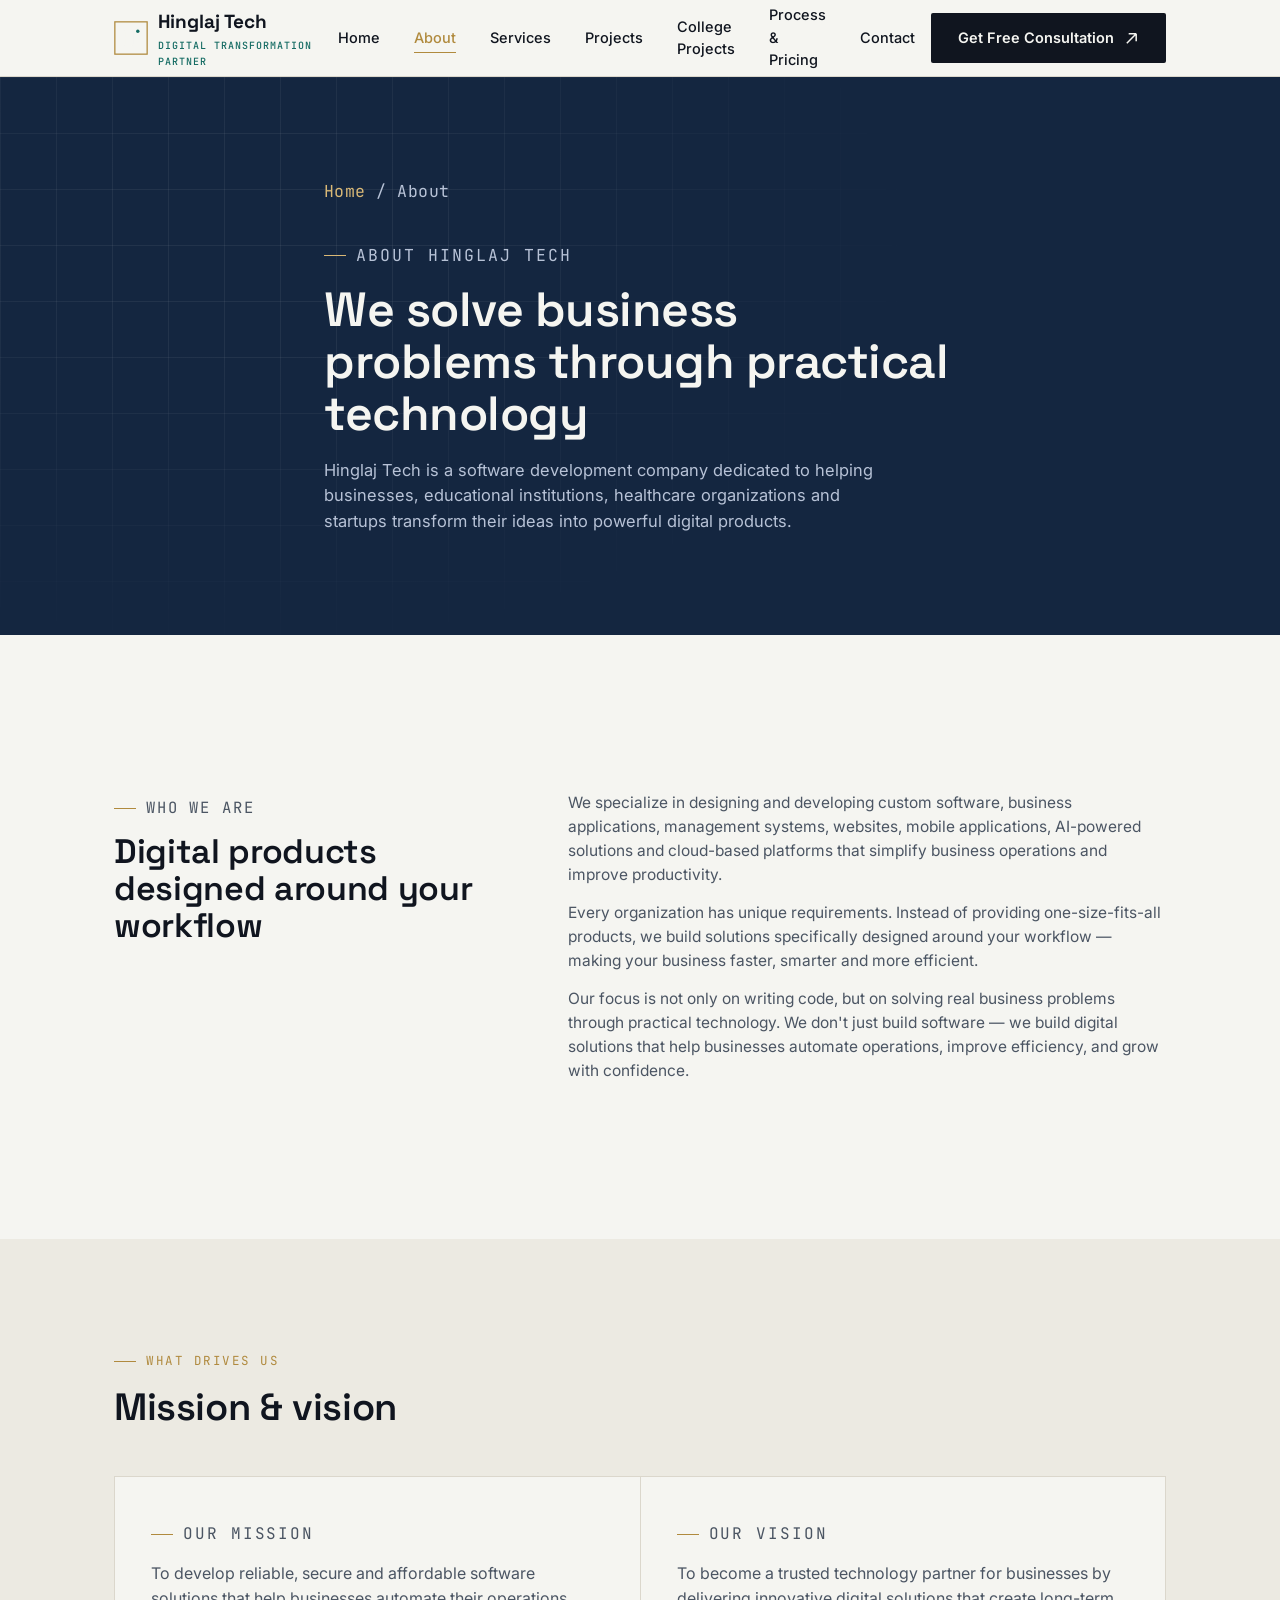
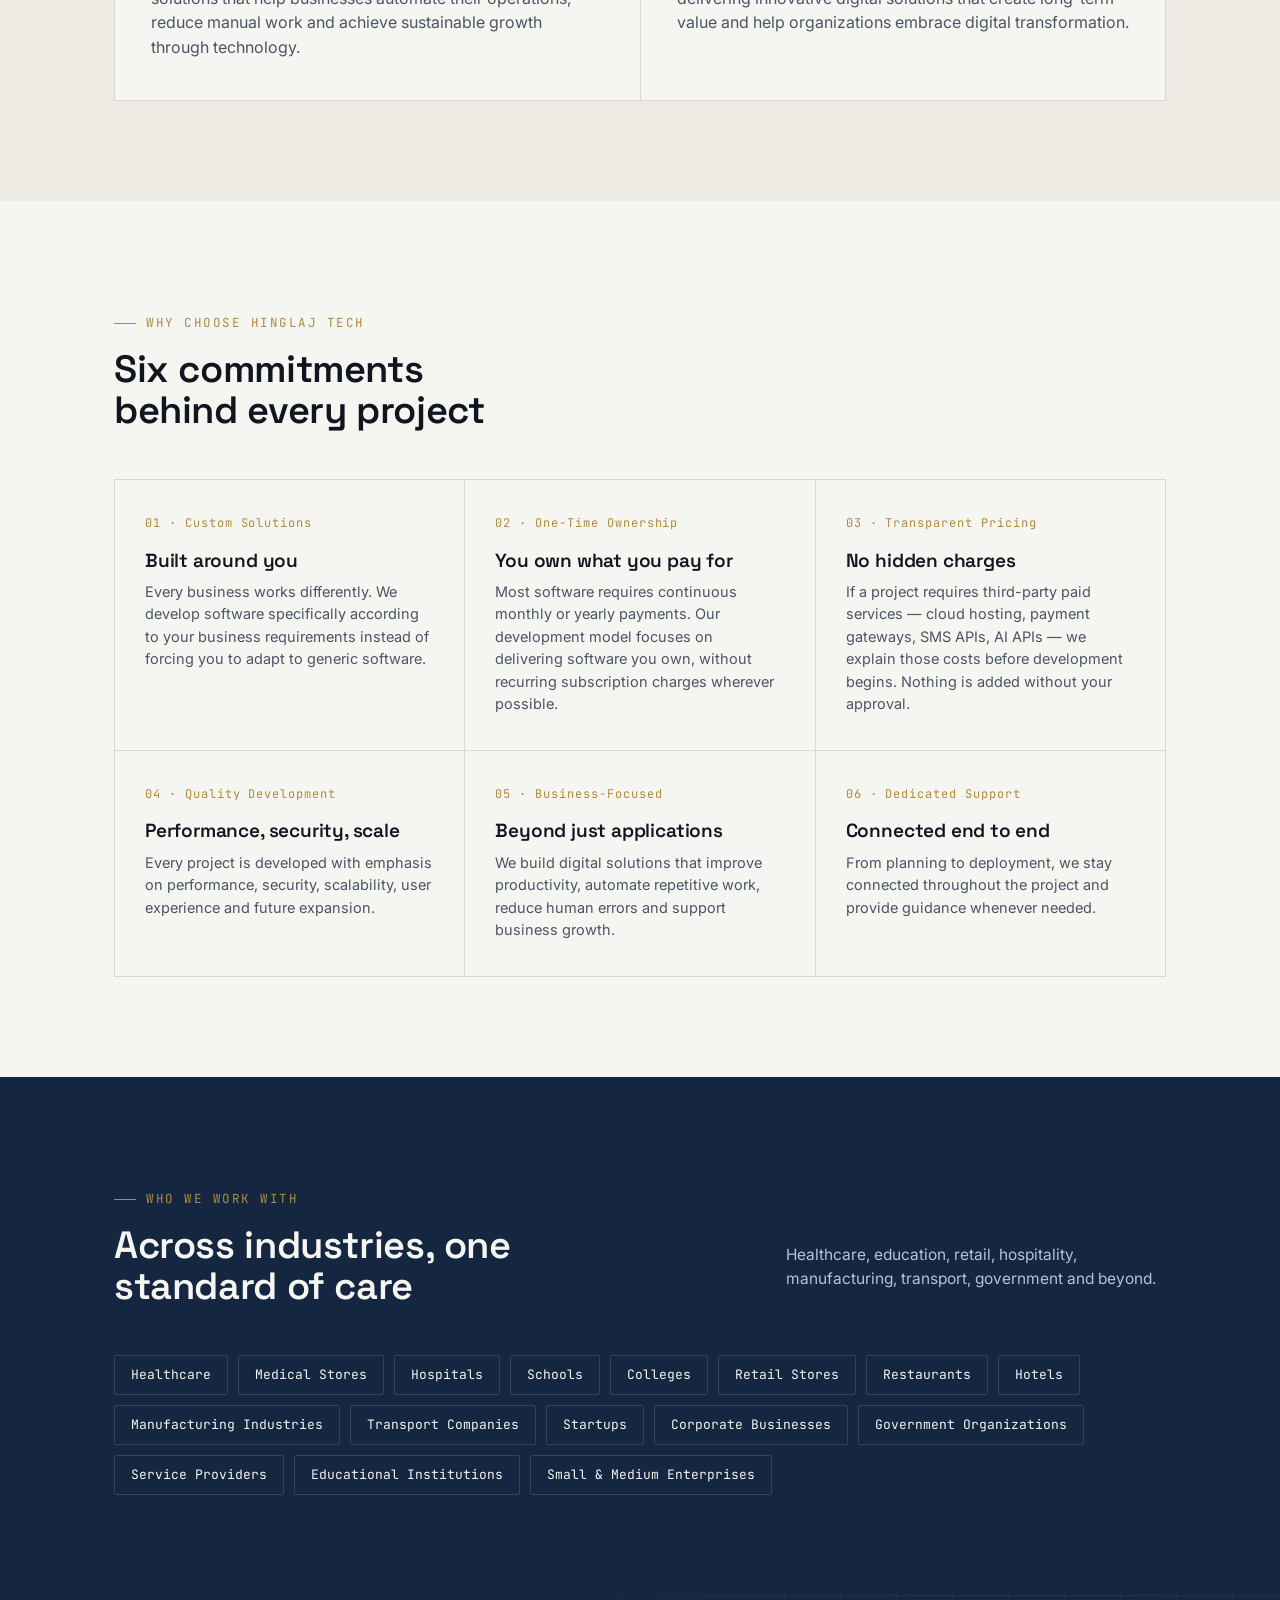
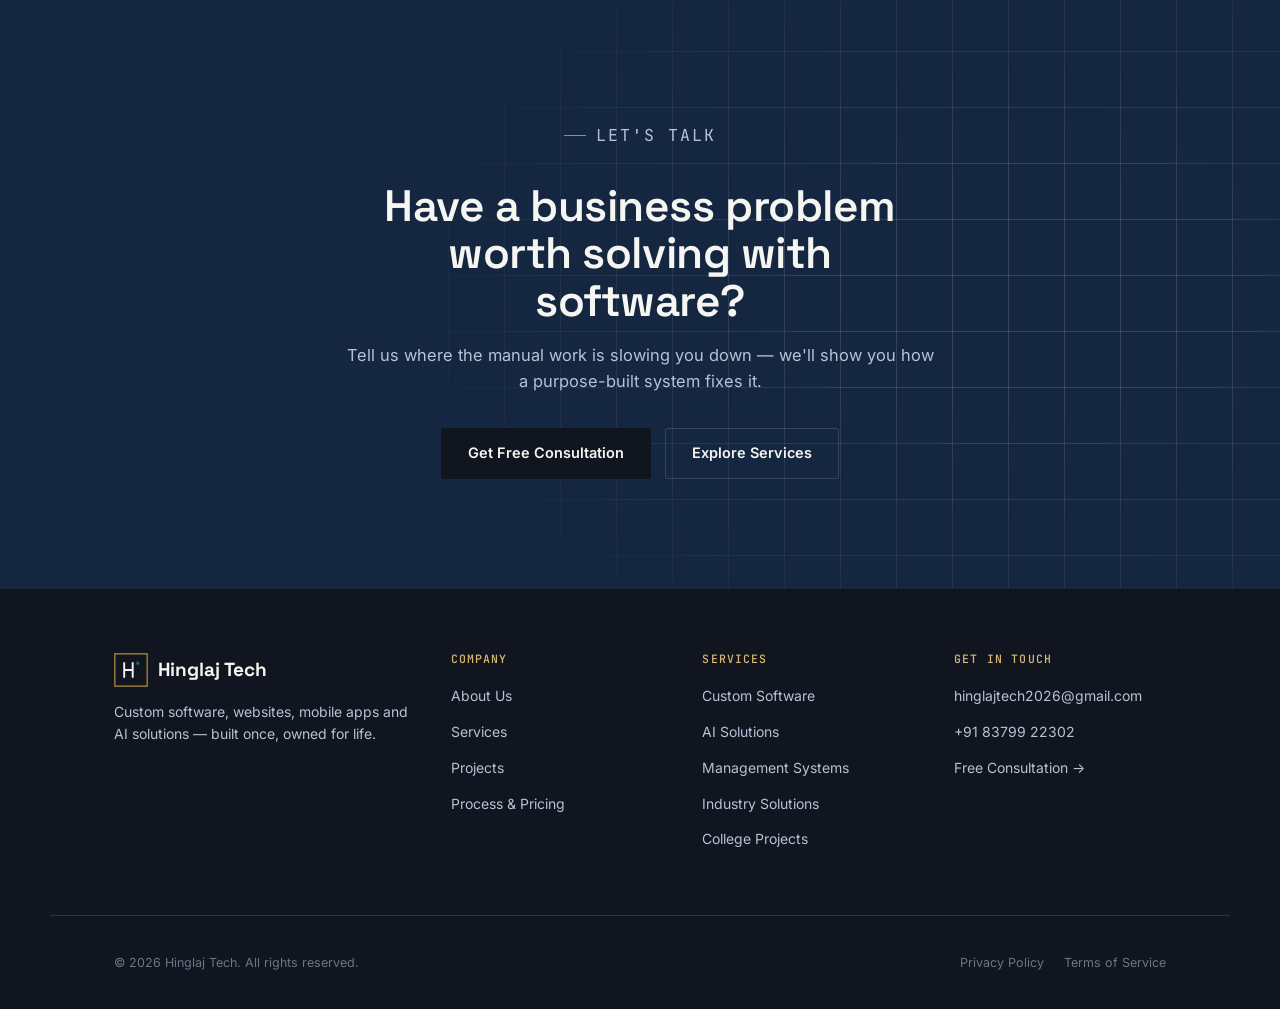
==== about.html @ 31761b55 "initial changes" ====
<!DOCTYPE html>
<html lang="en">
<head>
<meta charset="UTF-8">
<meta name="viewport" content="width=device-width, initial-scale=1.0">
<title>About Us | Hinglaj Tech — Digital Transformation Partner</title>
<meta name="description" content="Hinglaj Tech helps businesses, schools, hospitals and startups transform ideas into powerful digital products. Learn our mission, vision and approach.">
<link rel="canonical" href="https://www.hinglajtech.com/about.html">
<meta name="robots" content="index, follow">
<meta name="theme-color" content="#142640">
<meta property="og:type" content="website">
<meta property="og:title" content="About Us | Hinglaj Tech">
<meta property="og:description" content="A digital transformation partner helping businesses automate operations and grow with confidence.">
<meta property="og:url" content="https://www.hinglajtech.com/about.html">
<link rel="icon" type="image/svg+xml" href="assets/img/favicon.svg">
<link rel="preconnect" href="https://fonts.googleapis.com">
<link rel="preconnect" href="https://fonts.gstatic.com" crossorigin>
<link rel="stylesheet" href="assets/css/style.css">
</head>
<body>
<a href="#main" class="skip-link">Skip to content</a>

<header class="site-header">
  <div class="container nav">
    <a href="index.html" class="brand" aria-label="Hinglaj Tech — home">
      <svg class="brand-mark" viewBox="0 0 40 40" fill="none" xmlns="http://www.w3.org/2000/svg" aria-hidden="true">
        <rect x="1" y="1" width="38" height="38" stroke="#B08A3E" stroke-width="1.5"/>
        <path d="M12 28V12M12 20H22M22 12V28" stroke="#F5F5F1" stroke-width="2.2" stroke-linecap="square"/>
        <circle cx="28" cy="12" r="2" fill="#146B63"/>
      </svg>
      <span>Hinglaj Tech<small>Digital Transformation Partner</small></span>
    </a>
    <nav class="nav-links" id="nav-links" aria-label="Primary">
      <a href="index.html">Home</a>
      <a href="about.html" aria-current="page">About</a>
      <a href="services.html">Services</a>
      <a href="projects.html">Projects</a>
      <a href="college-projects.html">College Projects</a>
      <a href="process.html">Process &amp; Pricing</a>
      <a href="contact.html">Contact</a>
    </nav>
    <div class="nav-cta">
      <a href="contact.html" class="btn btn-primary">Get Free Consultation
        <svg viewBox="0 0 16 16" fill="none"><path d="M3 13L13 3M13 3H5M13 3V11" stroke="currentColor" stroke-width="1.6"/></svg>
      </a>
      <button class="nav-toggle" id="nav-toggle" aria-label="Toggle menu" aria-expanded="false" aria-controls="nav-links"><span></span></button>
    </div>
  </div>
</header>

<main id="main">

  <section class="page-hero">
    <div class="container page-hero-inner">
      <p class="breadcrumb"><a href="index.html">Home</a> / About</p>
      <p class="eyebrow hero-eyebrow">About Hinglaj Tech</p>
      <h1>We solve business problems through practical technology</h1>
      <p>Hinglaj Tech is a software development company dedicated to helping businesses, educational institutions, healthcare organizations and startups transform their ideas into powerful digital products.</p>
    </div>
  </section>

  <section class="section">
    <div class="container">
      <div class="promise-grid" style="align-items:start;">
        <div class="reveal">
          <p class="eyebrow">Who we are</p>
          <h2 style="font-size:clamp(24px,2.8vw,34px);">Digital products designed around your workflow</h2>
        </div>
        <div class="reveal">
          <p>We specialize in designing and developing custom software, business applications, management systems, websites, mobile applications, AI-powered solutions and cloud-based platforms that simplify business operations and improve productivity.</p>
          <p>Every organization has unique requirements. Instead of providing one-size-fits-all products, we build solutions specifically designed around your workflow — making your business faster, smarter and more efficient.</p>
          <p>Our focus is not only on writing code, but on solving real business problems through practical technology. We don't just build software — we build digital solutions that help businesses automate operations, improve efficiency, and grow with confidence.</p>
        </div>
      </div>
    </div>
  </section>

  <!-- MISSION / VISION -->
  <section class="section section-tint">
    <div class="container">
      <div class="section-head reveal">
        <div>
          <p class="eyebrow">What drives us</p>
          <h2>Mission &amp; vision</h2>
        </div>
      </div>
      <div class="mv-grid reveal">
        <div class="mv-panel">
          <p class="eyebrow">Our mission</p>
          <p>To develop reliable, secure and affordable software solutions that help businesses automate their operations, reduce manual work and achieve sustainable growth through technology.</p>
        </div>
        <div class="mv-panel">
          <p class="eyebrow">Our vision</p>
          <p>To become a trusted technology partner for businesses by delivering innovative digital solutions that create long-term value and help organizations embrace digital transformation.</p>
        </div>
      </div>
    </div>
  </section>

  <!-- WHY CHOOSE US (full) -->
  <section class="section">
    <div class="container">
      <div class="section-head reveal">
        <div>
          <p class="eyebrow">Why choose Hinglaj Tech</p>
          <h2>Six commitments behind every project</h2>
        </div>
      </div>
      <div class="grid grid-3 reveal-stagger">
        <div class="card">
          <span class="card-index">01 · Custom Solutions</span>
          <h3>Built around you</h3>
          <p>Every business works differently. We develop software specifically according to your business requirements instead of forcing you to adapt to generic software.</p>
        </div>
        <div class="card">
          <span class="card-index">02 · One-Time Ownership</span>
          <h3>You own what you pay for</h3>
          <p>Most software requires continuous monthly or yearly payments. Our development model focuses on delivering software you own, without recurring subscription charges wherever possible.</p>
        </div>
        <div class="card">
          <span class="card-index">03 · Transparent Pricing</span>
          <h3>No hidden charges</h3>
          <p>If a project requires third-party paid services — cloud hosting, payment gateways, SMS APIs, AI APIs — we explain those costs before development begins. Nothing is added without your approval.</p>
        </div>
        <div class="card">
          <span class="card-index">04 · Quality Development</span>
          <h3>Performance, security, scale</h3>
          <p>Every project is developed with emphasis on performance, security, scalability, user experience and future expansion.</p>
        </div>
        <div class="card">
          <span class="card-index">05 · Business-Focused</span>
          <h3>Beyond just applications</h3>
          <p>We build digital solutions that improve productivity, automate repetitive work, reduce human errors and support business growth.</p>
        </div>
        <div class="card">
          <span class="card-index">06 · Dedicated Support</span>
          <h3>Connected end to end</h3>
          <p>From planning to deployment, we stay connected throughout the project and provide guidance whenever needed.</p>
        </div>
      </div>
    </div>
  </section>

  <!-- INDUSTRIES -->
  <section class="section section-dark">
    <div class="container">
      <div class="section-head reveal">
        <div>
          <p class="eyebrow">Who we work with</p>
          <h2>Across industries, one standard of care</h2>
        </div>
        <p class="desc">Healthcare, education, retail, hospitality, manufacturing, transport, government and beyond.</p>
      </div>
      <div class="tag-cloud reveal">
        <span class="tag-pill">Healthcare</span>
        <span class="tag-pill">Medical Stores</span>
        <span class="tag-pill">Hospitals</span>
        <span class="tag-pill">Schools</span>
        <span class="tag-pill">Colleges</span>
        <span class="tag-pill">Retail Stores</span>
        <span class="tag-pill">Restaurants</span>
        <span class="tag-pill">Hotels</span>
        <span class="tag-pill">Manufacturing Industries</span>
        <span class="tag-pill">Transport Companies</span>
        <span class="tag-pill">Startups</span>
        <span class="tag-pill">Corporate Businesses</span>
        <span class="tag-pill">Government Organizations</span>
        <span class="tag-pill">Service Providers</span>
        <span class="tag-pill">Educational Institutions</span>
        <span class="tag-pill">Small &amp; Medium Enterprises</span>
      </div>
    </div>
  </section>

  <section class="cta-band">
    <div class="container cta-inner reveal">
      <p class="eyebrow" style="justify-content:center;">Let's talk</p>
      <h2>Have a business problem worth solving with software?</h2>
      <p>Tell us where the manual work is slowing you down — we'll show you how a purpose-built system fixes it.</p>
      <div class="cta-actions">
        <a href="contact.html" class="btn btn-primary">Get Free Consultation</a>
        <a href="services.html" class="btn btn-ghost btn-on-dark">Explore Services</a>
      </div>
    </div>
  </section>

</main>

<footer class="site-footer">
  <div class="container footer-top">
    <div class="footer-brand">
      <a href="index.html" class="brand">
        <svg class="brand-mark" viewBox="0 0 40 40" fill="none" xmlns="http://www.w3.org/2000/svg" aria-hidden="true">
          <rect x="1" y="1" width="38" height="38" stroke="#B08A3E" stroke-width="1.5"/>
          <path d="M12 28V12M12 20H22M22 12V28" stroke="#F5F5F1" stroke-width="2.2" stroke-linecap="square"/>
          <circle cx="28" cy="12" r="2" fill="#146B63"/>
        </svg>
        <span>Hinglaj Tech</span>
      </a>
      <p>Custom software, websites, mobile apps and AI solutions — built once, owned for life.</p>
    </div>
    <div class="footer-col">
      <h4>Company</h4>
      <ul>
        <li><a href="about.html">About Us</a></li>
        <li><a href="services.html">Services</a></li>
        <li><a href="projects.html">Projects</a></li>
        <li><a href="process.html">Process &amp; Pricing</a></li>
      </ul>
    </div>
    <div class="footer-col">
      <h4>Services</h4>
      <ul>
        <li><a href="services.html#software">Custom Software</a></li>
        <li><a href="services.html#ai">AI Solutions</a></li>
        <li><a href="services.html#management">Management Systems</a></li>
        <li><a href="services.html#industry">Industry Solutions</a></li>
        <li><a href="college-projects.html">College Projects</a></li>
      </ul>
    </div>
    <div class="footer-col">
      <h4>Get in touch</h4>
      <ul>
        <li><a href="mailto:hinglajtech2026@gmail.com">hinglajtech2026@gmail.com</a></li>
        <li><a href="tel:+918379922302">+91 83799 22302</a></li>
        <li><a href="contact.html">Free Consultation →</a></li>
      </ul>
    </div>
  </div>
  <div class="container footer-bottom">
    <p>&copy; <span data-year>2026</span> Hinglaj Tech. All rights reserved.</p>
    <div class="footer-legal-links">
      <a href="privacy.html">Privacy Policy</a>
      <a href="terms.html">Terms of Service</a>
    </div>
  </div>
</footer>

<script src="assets/js/main.js" defer></script>
</body>
</html>
---- assets/css/style.css ----
/* ============================================================
   HINGLAJ TECH — DESIGN SYSTEM
   Motif: blueprint / build-pipeline. Ownership over rent.
   ============================================================ */

@import url('https://fonts.googleapis.com/css2?family=Space+Grotesk:wght@400;500;600;700&family=Inter:wght@400;500;600;700;800&family=JetBrains+Mono:wght@400;500;600&display=swap');

:root{
  /* --- color tokens --- */
  --ink:        #10151F;   /* near-black navy, primary text */
  --navy:       #142640;   /* deep navy, dark sections */
  --navy-2:     #1B3358;   /* lighter navy for gradients/edges */
  --paper:      #F5F5F1;   /* warm-cool paper background */
  --paper-2:    #ECEAE2;   /* slightly deeper paper for cards */
  --brass:      #B08A3E;   /* accent — ownership / premium */
  --brass-light:#D9B876;
  --teal:       #146B63;   /* secondary accent — growth / build */
  --teal-light: #1E8F84;
  --line:       #DBD7CC;   /* hairline borders on paper */
  --line-dark:  rgba(245,245,241,0.14); /* hairline borders on navy */
  --slate:      #4B5563;   /* muted body text on paper */
  --slate-lt:   #B7C2D6;   /* muted body text on navy */
  --danger:     #B3432B;
  --success:    #1E7A4C;

  /* --- type --- */
  --f-display: 'Space Grotesk', 'Segoe UI', system-ui, sans-serif;
  --f-body:    'Inter', 'Segoe UI', system-ui, sans-serif;
  --f-mono:    'JetBrains Mono', ui-monospace, 'SFMono-Regular', Menlo, monospace;

  /* --- scale --- */
  --radius: 3px;
  --container: 1180px;
  --gutter: clamp(20px, 5vw, 64px);

  --ease: cubic-bezier(.16,.84,.32,1);
}

*,*::before,*::after{ box-sizing:border-box; }
html{ scroll-behavior:smooth; }
@media (prefers-reduced-motion: reduce){
  html{ scroll-behavior:auto; }
  *,*::before,*::after{ animation-duration:0.001ms !important; animation-iteration-count:1 !important; transition-duration:0.001ms !important; scroll-behavior:auto !important; }
}

body{
  margin:0;
  font-family:var(--f-body);
  color:var(--ink);
  background:var(--paper);
  -webkit-font-smoothing:antialiased;
  line-height:1.55;
}

img{ max-width:100%; display:block; }
a{ color:inherit; text-decoration:none; }
ul{ margin:0; padding:0; list-style:none; }
button{ font-family:inherit; cursor:pointer; }

h1,h2,h3,h4{
  font-family:var(--f-display);
  font-weight:600;
  line-height:1.08;
  margin:0;
  letter-spacing:-0.01em;
}

.container{
  max-width:var(--container);
  margin-inline:auto;
  padding-inline:var(--gutter);
}

/* --- skip link (a11y) --- */
.skip-link{
  position:absolute; left:-9999px; top:0; background:var(--brass); color:var(--ink);
  padding:12px 20px; z-index:1000; font-weight:600; font-family:var(--f-mono); font-size:13px;
}
.skip-link:focus{ left:16px; top:16px; }

/* --- focus states --- */
a:focus-visible, button:focus-visible, input:focus-visible, textarea:focus-visible, select:focus-visible{
  outline:2px solid var(--brass); outline-offset:3px;
}

/* ============ EYEBROW / LABEL ============ */
.eyebrow{
  font-family:var(--f-mono);
  font-size:12.5px;
  letter-spacing:0.12em;
  text-transform:uppercase;
  color:var(--brass);
  display:inline-flex;
  align-items:center;
  gap:10px;
  margin-bottom:16px;
}
.eyebrow::before{
  content:''; width:22px; height:1px; background:var(--brass);
}

/* ============ HEADER / NAV ============ */
.site-header{
  position:sticky; top:0; z-index:500;
  background:rgba(245,245,241,0.88);
  backdrop-filter:blur(10px);
  -webkit-backdrop-filter:blur(10px);
  border-bottom:1px solid var(--line);
}
.nav{
  display:flex; align-items:center; justify-content:space-between;
  height:76px;
}
.brand{
  display:flex; align-items:center; gap:10px;
  font-family:var(--f-display); font-weight:700; font-size:19px; color:var(--ink);
}
.brand-mark{
  width:34px; height:34px; flex:none;
}
.brand small{
  display:block; font-family:var(--f-mono); font-weight:500; font-size:10px;
  letter-spacing:0.1em; color:var(--teal); text-transform:uppercase; margin-top:2px;
}
.nav-links{
  display:flex; align-items:center; gap:2px;
}
.nav-links a{
  font-size:14.5px; font-weight:500; padding:10px 16px; border-radius:2px;
  color:var(--ink); position:relative; transition:color .2s var(--ease);
}
.nav-links a::after{
  content:''; position:absolute; left:16px; right:16px; bottom:6px; height:1px;
  background:var(--brass); transform:scaleX(0); transform-origin:left; transition:transform .25s var(--ease);
}
.nav-links a:hover::after, .nav-links a[aria-current="page"]::after{ transform:scaleX(1); }
.nav-links a[aria-current="page"]{ color:var(--brass); }

.nav-cta{
  display:flex; align-items:center; gap:14px;
}
.nav-toggle{
  display:none; background:none; border:1px solid var(--line); width:44px; height:44px;
  align-items:center; justify-content:center; border-radius:2px;
}
.nav-toggle span, .nav-toggle span::before, .nav-toggle span::after{
  content:''; display:block; width:18px; height:1.5px; background:var(--ink); position:relative; transition:.25s var(--ease);
}
.nav-toggle span::before{ position:absolute; top:-6px; }
.nav-toggle span::after{ position:absolute; top:6px; }

/* ============ BUTTONS ============ */
.btn{
  display:inline-flex; align-items:center; justify-content:center; gap:10px;
  font-family:var(--f-body); font-weight:600; font-size:14.5px;
  padding:13px 26px; border-radius:2px; border:1px solid transparent;
  transition:transform .2s var(--ease), background .2s var(--ease), border-color .2s var(--ease), color .2s var(--ease);
  white-space:nowrap;
}
.btn-primary{
  background:var(--ink); color:var(--paper);
}
.btn-primary:hover{ background:var(--brass); color:var(--ink); transform:translateY(-2px); }
.btn-ghost{
  border-color:var(--ink); color:var(--ink); background:transparent;
}
.btn-ghost:hover{ border-color:var(--brass); color:var(--brass); transform:translateY(-2px); }
.btn-on-dark{ border-color:var(--line-dark); color:var(--paper); }
.btn-on-dark:hover{ border-color:var(--brass); color:var(--brass-light); }
.btn-block{ width:100%; }
.btn svg{ width:15px; height:15px; transition:transform .2s var(--ease); }
.btn:hover svg{ transform:translate(3px,-3px); }

/* ============ HERO ============ */
.hero{
  position:relative; overflow:hidden;
  background:var(--navy);
  color:var(--paper);
  padding-top:clamp(56px, 9vw, 108px);
  padding-bottom:clamp(56px, 9vw, 108px);
}
.hero::before{
  /* blueprint grid */
  content:''; position:absolute; inset:0; opacity:0.5;
  background-image:
    linear-gradient(var(--line-dark) 1px, transparent 1px),
    linear-gradient(90deg, var(--line-dark) 1px, transparent 1px);
  background-size:64px 64px;
  mask-image:radial-gradient(ellipse 80% 60% at 30% 20%, black 30%, transparent 75%);
}
.hero-grid{
  position:relative; z-index:2;
  display:grid; grid-template-columns:1.1fr 0.9fr; gap:56px; align-items:center;
}
.hero-eyebrow{ color:var(--brass-light); }
.hero-eyebrow::before{ background:var(--brass-light); }
.hero h1{
  font-size:clamp(34px, 4.6vw, 58px); color:var(--paper); max-width:16ch;
}
.hero h1 em{ font-style:normal; color:var(--brass-light); }
.hero p.lede{
  font-size:clamp(16px, 1.6vw, 18.5px); color:var(--slate-lt); max-width:52ch; margin-top:22px;
}
.hero-actions{ display:flex; gap:14px; flex-wrap:wrap; margin-top:34px; }
.hero-tags{
  display:flex; flex-wrap:wrap; gap:10px 26px; margin-top:40px;
  font-family:var(--f-mono); font-size:12.5px; color:var(--slate-lt); letter-spacing:0.02em;
}
.hero-tags li{ display:flex; align-items:center; gap:8px; }
.hero-tags li::before{ content:''; width:5px; height:5px; background:var(--teal-light); border-radius:50%; }

/* --- pipeline diagram (signature element) --- */
.pipeline{
  position:relative; z-index:2;
  border:1px solid var(--line-dark); background:rgba(255,255,255,0.03);
  padding:28px 22px 24px;
}
.pipeline-label{
  font-family:var(--f-mono); font-size:11px; letter-spacing:0.1em; text-transform:uppercase;
  color:var(--slate-lt); margin-bottom:22px; display:flex; justify-content:space-between;
}
.pipeline-track{ position:relative; }
.pipeline-line{
  position:absolute; left:19px; top:19px; bottom:19px; width:1.5px;
  background:linear-gradient(var(--teal-light), var(--brass-light));
  transform-origin:top; transform:scaleY(0); transition:transform 1.4s var(--ease);
}
.pipeline.in-view .pipeline-line{ transform:scaleY(1); }
.pipeline-node{
  display:flex; align-items:flex-start; gap:18px; position:relative;
  padding-bottom:30px;
}
.pipeline-node:last-child{ padding-bottom:0; }
.pipeline-dot{
  flex:none; width:39px; height:39px; border-radius:50%;
  border:1.5px solid var(--line-dark); background:var(--navy);
  display:flex; align-items:center; justify-content:center;
  font-family:var(--f-mono); font-size:13px; color:var(--slate-lt); position:relative; z-index:2;
  opacity:0; transform:scale(.6); transition:opacity .5s var(--ease), transform .5s var(--ease), border-color .5s var(--ease), color .5s var(--ease);
}
.pipeline.in-view .pipeline-dot{ opacity:1; transform:scale(1); }
.pipeline-node:nth-child(1) .pipeline-dot{ transition-delay:.15s; }
.pipeline-node:nth-child(2) .pipeline-dot{ transition-delay:.5s; }
.pipeline-node:nth-child(3) .pipeline-dot{ transition-delay:.85s; }
.pipeline-node:nth-child(4) .pipeline-dot{ transition-delay:1.2s; border-color:var(--brass-light); color:var(--brass-light); }
.pipeline-body h4{ font-size:14.5px; color:var(--paper); font-weight:600; }
.pipeline-body p{ font-size:13px; color:var(--slate-lt); margin:5px 0 0; max-width:34ch; }

/* ============ SECTIONS ============ */
.section{ padding-block:clamp(56px, 8vw, 100px); }
.section-dark{ background:var(--navy); color:var(--paper); }
.section-tint{ background:var(--paper-2); }
.section-head{
  display:flex; justify-content:space-between; align-items:flex-end; gap:40px;
  margin-bottom:48px; flex-wrap:wrap;
}
.section-head h2{ font-size:clamp(26px, 3.2vw, 38px); max-width:16ch; }
.section-dark .section-head h2{ color:var(--paper); }
.section-head .desc{ max-width:38ch; color:var(--slate); font-size:15.5px; }
.section-dark .section-head .desc{ color:var(--slate-lt); }

.reveal{ opacity:0; transform:translateY(22px); transition:opacity .7s var(--ease), transform .7s var(--ease); }
.reveal.in-view{ opacity:1; transform:translateY(0); }
.reveal-stagger > *{ opacity:0; transform:translateY(18px); transition:opacity .6s var(--ease), transform .6s var(--ease); }
.reveal-stagger.in-view > *{ opacity:1; transform:translateY(0); }
.reveal-stagger.in-view > *:nth-child(1){ transition-delay:.02s; }
.reveal-stagger.in-view > *:nth-child(2){ transition-delay:.09s; }
.reveal-stagger.in-view > *:nth-child(3){ transition-delay:.16s; }
.reveal-stagger.in-view > *:nth-child(4){ transition-delay:.23s; }
.reveal-stagger.in-view > *:nth-child(5){ transition-delay:.30s; }
.reveal-stagger.in-view > *:nth-child(6){ transition-delay:.37s; }

/* ============ PROMISE BAND ============ */
.promise{
  border-top:1px solid var(--line); border-bottom:1px solid var(--line);
  background:var(--paper);
}
.promise-grid{
  display:grid; grid-template-columns:0.8fr 1.2fr; gap:56px; padding-block:56px; align-items:start;
}
.promise-grid p{ color:var(--slate); font-size:15.5px; margin:0 0 14px; }
.promise-grid p:last-child{ margin-bottom:0; }
.promise-figure{
  font-family:var(--f-display); font-weight:600; font-size:clamp(24px,2.6vw,32px);
  border-left:2px solid var(--brass); padding-left:22px; color:var(--ink);
}

/* ============ CARD GRIDS ============ */
.grid{ display:grid; gap:1px; background:var(--line); border:1px solid var(--line); }
.grid-3{ grid-template-columns:repeat(3,1fr); }
.grid-2{ grid-template-columns:repeat(2,1fr); }
.grid-4{ grid-template-columns:repeat(4,1fr); }

.card{
  background:var(--paper); padding:34px 30px; position:relative;
  transition:background .25s var(--ease);
}
.card:hover{ background:#fff; }
.card-index{
  font-family:var(--f-mono); font-size:12px; color:var(--brass); letter-spacing:0.08em; margin-bottom:18px; display:block;
}
.card h3{ font-size:19px; margin-bottom:10px; font-weight:600; }
.card p{ color:var(--slate); font-size:14.5px; margin:0; }
.card-icon{ width:30px; height:30px; margin-bottom:20px; color:var(--teal); }

.section-dark .grid{ background:var(--line-dark); border-color:var(--line-dark); }
.section-dark .card{ background:var(--navy); }
.section-dark .card:hover{ background:var(--navy-2); }
.section-dark .card h3{ color:var(--paper); }
.section-dark .card p{ color:var(--slate-lt); }

/* ============ SERVICES / WHAT WE BUILD ============ */
.svc-group{ margin-bottom:4px; }
.svc-group-head{
  display:flex; align-items:baseline; gap:16px; padding:22px 0 14px;
  border-bottom:1px solid var(--line);
}
.svc-group-head .tag{
  font-family:var(--f-mono); font-size:11px; color:var(--teal); letter-spacing:0.08em;
  border:1px solid var(--teal); padding:4px 9px; border-radius:2px; text-transform:uppercase; flex:none;
}
.svc-group-head h3{ font-size:20px; }
.svc-items{
  display:grid; grid-template-columns:repeat(3,1fr); gap:0;
}
.svc-items li{
  padding:16px 4px; border-bottom:1px solid var(--line); font-size:14.5px; color:var(--ink);
  display:flex; align-items:center; gap:10px;
}
.svc-items li::before{ content:'→'; color:var(--brass); font-family:var(--f-mono); font-size:13px; }

/* ============ PROJECTS ============ */
.proj-card{
  border:1px solid var(--line); background:var(--paper); padding:32px;
  display:flex; flex-direction:column; gap:16px; height:100%;
}
.proj-top{ display:flex; justify-content:space-between; align-items:flex-start; gap:16px; }
.proj-tag{
  font-family:var(--f-mono); font-size:11px; letter-spacing:0.08em; text-transform:uppercase;
  color:var(--teal); border:1px solid var(--teal); padding:4px 9px; border-radius:2px; flex:none;
}
.proj-card h3{ font-size:20px; }
.proj-card p{ color:var(--slate); font-size:14.5px; margin:0; flex:1; }
.proj-meta{
  display:flex; flex-wrap:wrap; gap:8px; font-family:var(--f-mono); font-size:11.5px; color:var(--brass);
  padding-top:14px; border-top:1px solid var(--line);
}

/* ============ PROCESS ============ */
.process-list{ counter-reset:step; }
.process-item{
  display:grid; grid-template-columns:90px 1fr; gap:28px; padding-block:30px;
  border-bottom:1px solid var(--line); position:relative;
}
.process-item:first-child{ border-top:1px solid var(--line); }
.process-num{
  font-family:var(--f-mono); font-size:13px; color:var(--brass); padding-top:4px;
}
.process-item h3{ font-size:21px; margin-bottom:8px; }
.process-item p{ color:var(--slate); font-size:15px; max-width:60ch; margin:0; }

/* ============ INDUSTRIES / TAGS CLOUD ============ */
.tag-cloud{ display:flex; flex-wrap:wrap; gap:10px; }
.tag-pill{
  font-family:var(--f-mono); font-size:13px; padding:9px 16px; border:1px solid var(--line);
  border-radius:2px; color:var(--ink); transition:border-color .2s var(--ease), color .2s var(--ease);
}
.section-dark .tag-pill{ border-color:var(--line-dark); color:var(--paper); }
.tag-pill:hover{ border-color:var(--brass); color:var(--brass); }

/* ============ CTA BAND ============ */
.cta-band{
  background:var(--navy); color:var(--paper); position:relative; overflow:hidden;
}
.cta-band::before{
  content:''; position:absolute; inset:0;
  background-image:linear-gradient(var(--line-dark) 1px, transparent 1px), linear-gradient(90deg, var(--line-dark) 1px, transparent 1px);
  background-size:56px 56px;
  mask-image:radial-gradient(ellipse 70% 100% at 80% 50%, black 20%, transparent 75%);
}
.cta-inner{
  position:relative; z-index:2; text-align:center; padding-block:clamp(60px,9vw,110px);
  max-width:720px; margin-inline:auto;
}
.cta-inner h2{ font-size:clamp(28px,4vw,44px); color:var(--paper); }
.cta-inner p{ color:var(--slate-lt); font-size:16.5px; margin:18px 0 34px; }
.cta-actions{ display:flex; gap:14px; justify-content:center; flex-wrap:wrap; }

/* ============ FOOTER ============ */
.site-footer{ background:var(--ink); color:var(--slate-lt); }
.footer-top{
  display:grid; grid-template-columns:1.4fr 1fr 1fr 1fr; gap:40px; padding-block:64px;
  border-bottom:1px solid var(--line-dark);
}
.footer-brand .brand{ color:var(--paper); margin-bottom:14px; }
.footer-brand p{ font-size:14px; max-width:34ch; color:var(--slate-lt); }
.footer-col h4{
  font-family:var(--f-mono); font-size:11.5px; letter-spacing:0.1em; text-transform:uppercase;
  color:var(--brass-light); margin-bottom:18px; font-weight:500;
}
.footer-col ul{ display:flex; flex-direction:column; gap:11px; }
.footer-col a{ font-size:14px; color:var(--slate-lt); transition:color .2s var(--ease); }
.footer-col a:hover{ color:var(--paper); }
.footer-bottom{
  display:flex; justify-content:space-between; align-items:center; padding-block:24px;
  font-size:12.5px; color:#6B7688; flex-wrap:wrap; gap:12px;
}
.footer-bottom a{ color:#6B7688; }
.footer-bottom a:hover{ color:var(--paper); }
.footer-legal-links{ display:flex; gap:20px; }

/* ============ PAGE HERO (inner pages) ============ */
.page-hero{
  background:var(--navy); color:var(--paper); padding-block:clamp(50px,7vw,84px);
  position:relative; overflow:hidden;
}
.page-hero::before{
  content:''; position:absolute; inset:0; opacity:0.45;
  background-image:linear-gradient(var(--line-dark) 1px, transparent 1px), linear-gradient(90deg, var(--line-dark) 1px, transparent 1px);
  background-size:56px 56px;
  mask-image:radial-gradient(ellipse 70% 100% at 20% 30%, black 20%, transparent 75%);
}
.page-hero-inner{ position:relative; z-index:2; max-width:760px; }
.page-hero h1{ font-size:clamp(30px,4vw,48px); color:var(--paper); }
.page-hero p{ color:var(--slate-lt); font-size:16.5px; margin-top:18px; max-width:56ch; }
.breadcrumb{
  font-family:var(--f-mono); font-size:12px; color:var(--slate-lt); margin-bottom:20px; letter-spacing:0.03em;
}
.breadcrumb a{ color:var(--brass-light); }
.breadcrumb a:hover{ text-decoration:underline; }

/* ============ MISSION/VISION SPLIT ============ */
.mv-grid{ display:grid; grid-template-columns:1fr 1fr; gap:1px; background:var(--line); border:1px solid var(--line); }
.mv-panel{ background:var(--paper); padding:40px 36px; }
.mv-panel .eyebrow{ margin-bottom:14px; }
.mv-panel p{ font-size:16px; color:var(--slate); margin:0; }

/* ============ CONTACT ============ */
.contact-grid{ display:grid; grid-template-columns:1fr 1.1fr; gap:1px; background:var(--line); border:1px solid var(--line); }
.contact-panel{ background:var(--paper); padding:44px 40px; }
.contact-info-item{ padding-block:22px; border-top:1px solid var(--line); }
.contact-info-item:first-child{ border-top:none; }
.contact-info-item h4{
  font-family:var(--f-mono); font-size:11px; letter-spacing:0.08em; text-transform:uppercase; color:var(--teal); margin-bottom:8px;
}
.contact-info-item p, .contact-info-item a{ font-size:15.5px; color:var(--ink); }

.form-row{ display:grid; grid-template-columns:1fr 1fr; gap:18px; }
.field{ margin-bottom:20px; }
.field label{
  display:block; font-family:var(--f-mono); font-size:11.5px; letter-spacing:0.06em; text-transform:uppercase;
  color:var(--slate); margin-bottom:8px;
}
.field input, .field select, .field textarea{
  width:100%; border:1px solid var(--line); background:#fff; padding:13px 14px; font-family:var(--f-body);
  font-size:14.5px; color:var(--ink); border-radius:2px; transition:border-color .2s var(--ease);
}
.field input:focus, .field select:focus, .field textarea:focus{ border-color:var(--brass); outline:none; }
.field textarea{ resize:vertical; min-height:120px; }
.field-hint{ font-size:12px; color:var(--slate); margin-top:6px; }
.form-note{
  display:flex; gap:10px; align-items:flex-start; font-size:13px; color:var(--slate); margin-top:18px;
  padding:14px 16px; background:var(--paper-2); border:1px solid var(--line);
}
.form-note svg{ width:16px; height:16px; flex:none; margin-top:2px; color:var(--teal); }
.form-status{ font-size:14px; margin-top:14px; font-family:var(--f-mono); display:none; }
.form-status.success{ color:var(--success); display:block; }
.form-status.error{ color:var(--danger); display:block; }

/* ============ TRUST STRIP ============ */
.trust-strip{
  display:flex; flex-wrap:wrap; gap:0; border:1px solid var(--line); background:var(--paper);
}
.trust-item{
  flex:1; min-width:180px; padding:22px 24px; border-right:1px solid var(--line);
  display:flex; flex-direction:column; gap:4px;
}
.trust-item:last-child{ border-right:none; }
.trust-item strong{ font-family:var(--f-display); font-size:24px; }
.trust-item span{ font-size:12.5px; color:var(--slate); font-family:var(--f-mono); }

/* ============ FAQ ============ */
.faq-item{ border-bottom:1px solid var(--line); }
.faq-item:first-child{ border-top:1px solid var(--line); }
.faq-q{
  width:100%; background:none; border:none; text-align:left; padding:22px 0;
  display:flex; justify-content:space-between; align-items:center; gap:20px;
  font-family:var(--f-display); font-size:17px; font-weight:600; color:var(--ink);
}
.faq-q .plus{ flex:none; width:20px; height:20px; position:relative; }
.faq-q .plus::before, .faq-q .plus::after{
  content:''; position:absolute; background:var(--brass); top:50%; left:50%; transform:translate(-50%,-50%);
}
.faq-q .plus::before{ width:14px; height:1.5px; }
.faq-q .plus::after{ width:1.5px; height:14px; transition:transform .25s var(--ease); }
.faq-item.open .faq-q .plus::after{ transform:translate(-50%,-50%) rotate(90deg) scale(0); }
.faq-a{ max-height:0; overflow:hidden; transition:max-height .35s var(--ease); }
.faq-a p{ color:var(--slate); font-size:14.5px; padding-bottom:22px; margin:0; max-width:64ch; }
.faq-item.open .faq-a{ max-height:400px; }

/* ============ 404 ============ */
.error-page{ text-align:center; padding-block:clamp(80px,14vw,140px); }
.error-page .code{ font-family:var(--f-mono); color:var(--brass); font-size:14px; letter-spacing:0.1em; }
.error-page h1{ font-size:clamp(32px,5vw,54px); margin:16px 0; }
.error-page p{ color:var(--slate); max-width:44ch; margin:0 auto 30px; }

/* ============ RESPONSIVE ============ */
@media (max-width:980px){
  .hero-grid{ grid-template-columns:1fr; }
  .promise-grid{ grid-template-columns:1fr; gap:24px; }
  .mv-grid{ grid-template-columns:1fr; }
  .contact-grid{ grid-template-columns:1fr; }
  .grid-3, .grid-4{ grid-template-columns:repeat(2,1fr); }
  .svc-items{ grid-template-columns:repeat(2,1fr); }
  .footer-top{ grid-template-columns:1fr 1fr; }
}
@media (max-width:720px){
  .nav-links{
    position:fixed; inset:76px 0 0 0; background:var(--paper); flex-direction:column; align-items:stretch;
    padding:20px var(--gutter); gap:4px; transform:translateX(100%); transition:transform .3s var(--ease);
    overflow-y:auto;
  }
  .nav-links.open{ transform:translateX(0); }
  .nav-links a{ padding:16px 4px; border-bottom:1px solid var(--line); font-size:16px; }
  .nav-links a::after{ display:none; }
  .nav-toggle{ display:flex; }
  .nav-cta .btn-primary{ display:none; }
  .nav-cta.open-cta{ display:none; }
  .grid-3, .grid-4, .grid-2{ grid-template-columns:1fr; }
  .svc-items{ grid-template-columns:1fr; }
  .process-item{ grid-template-columns:1fr; gap:10px; }
  .footer-top{ grid-template-columns:1fr; padding-block:44px; }
  .form-row{ grid-template-columns:1fr; }
  .footer-bottom{ flex-direction:column; align-items:flex-start; }
  .trust-item{ min-width:130px; }
}
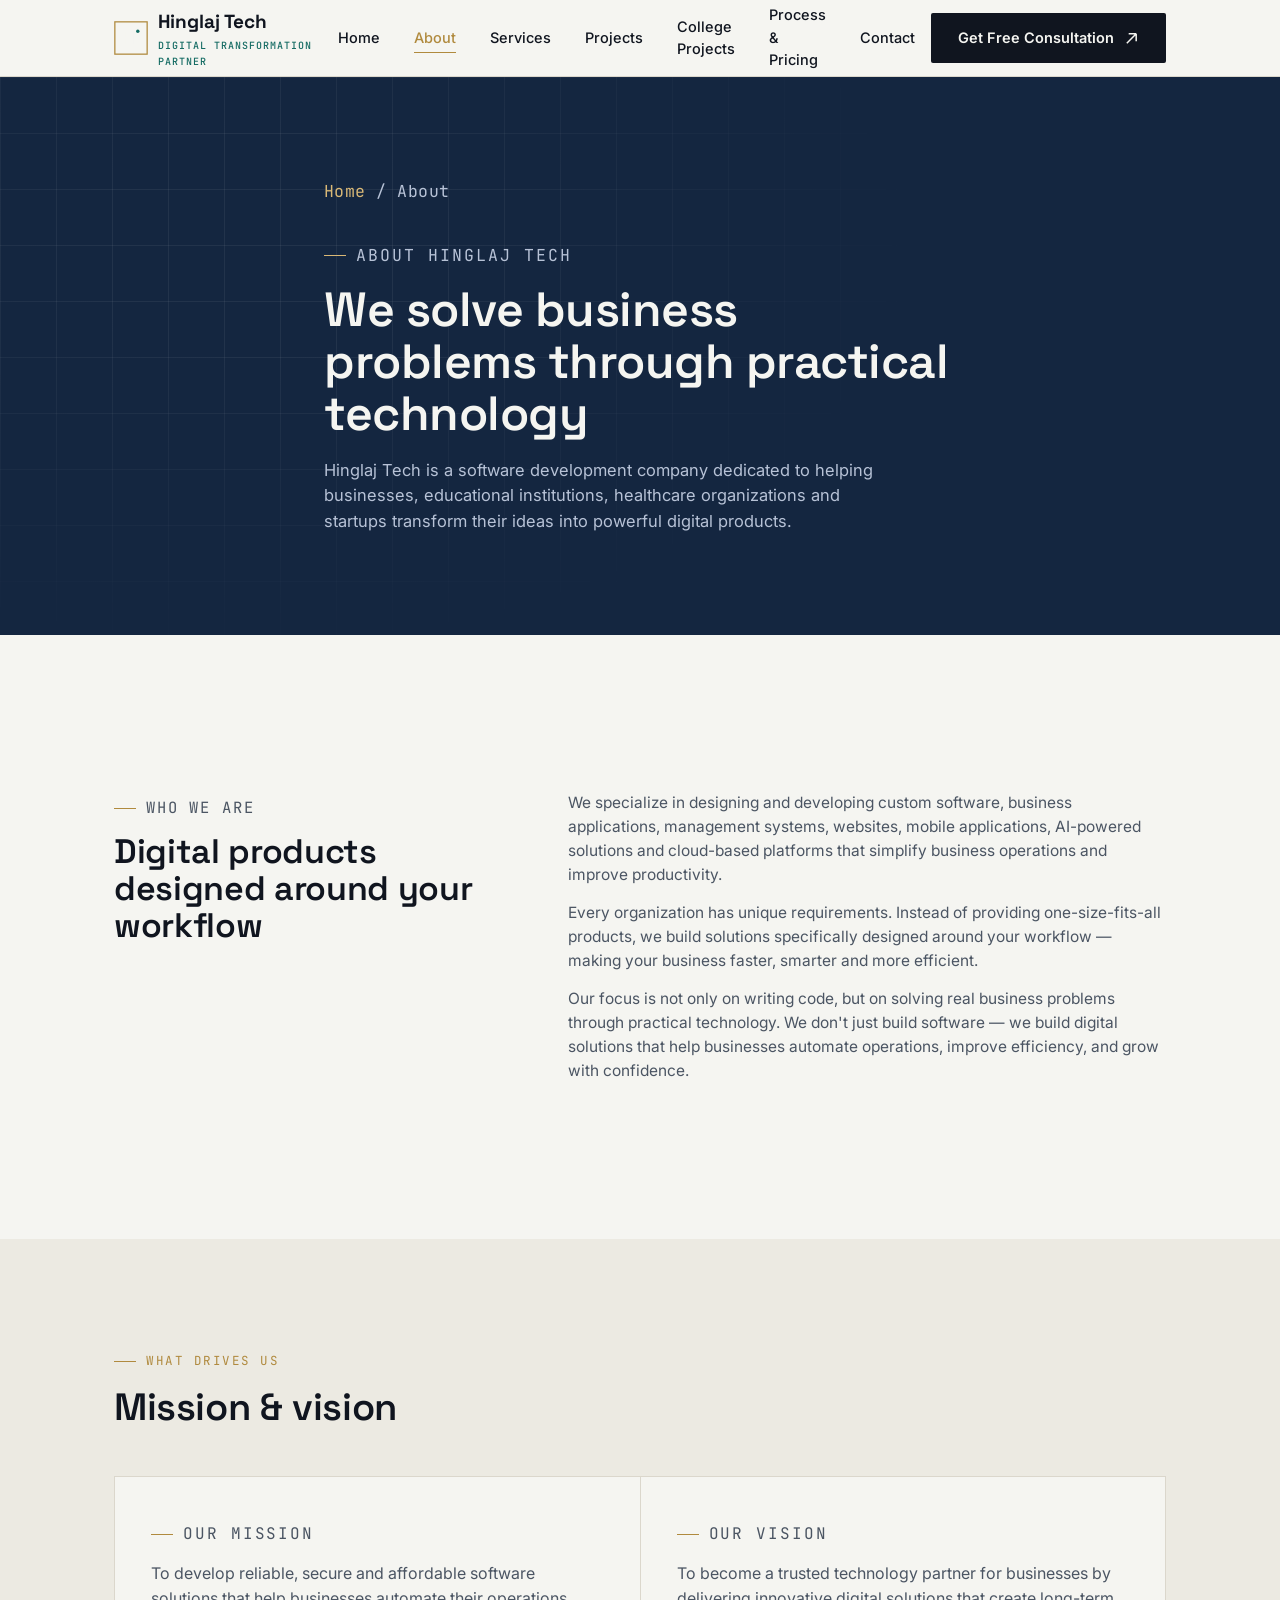
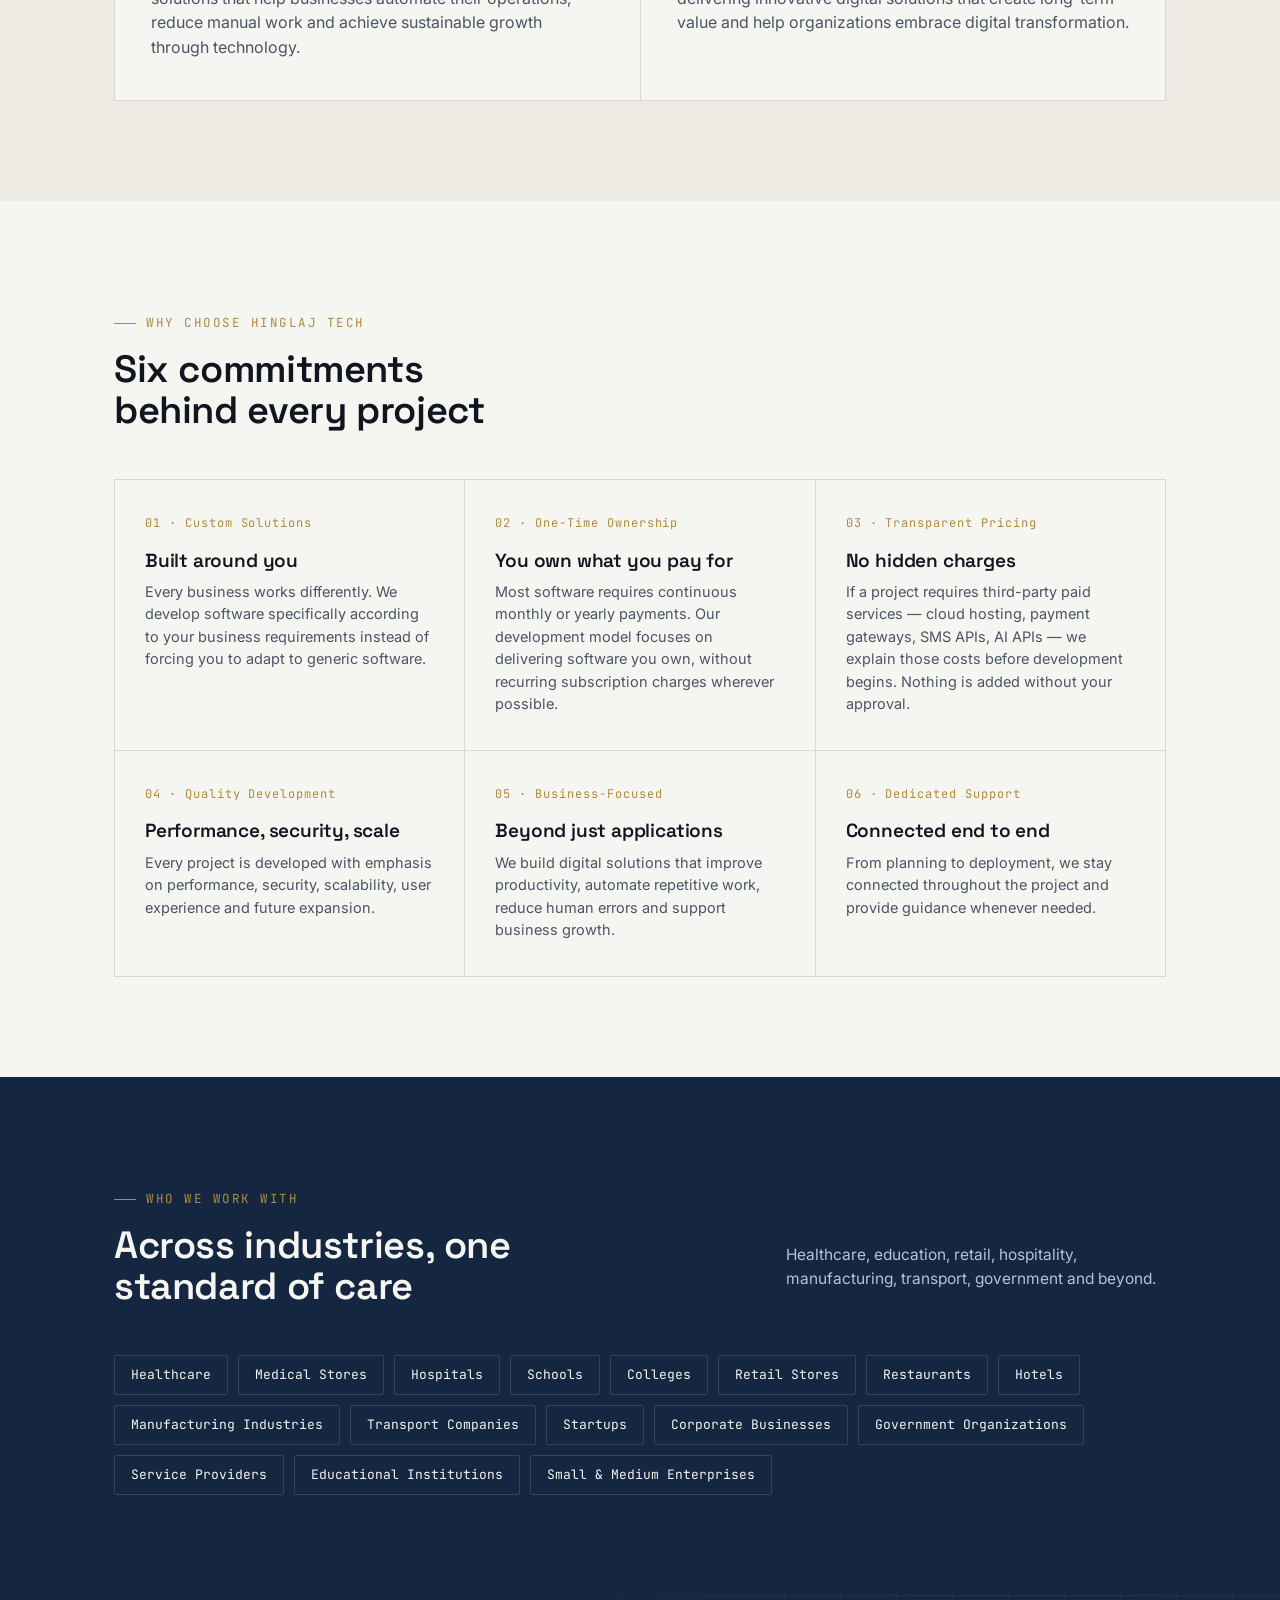
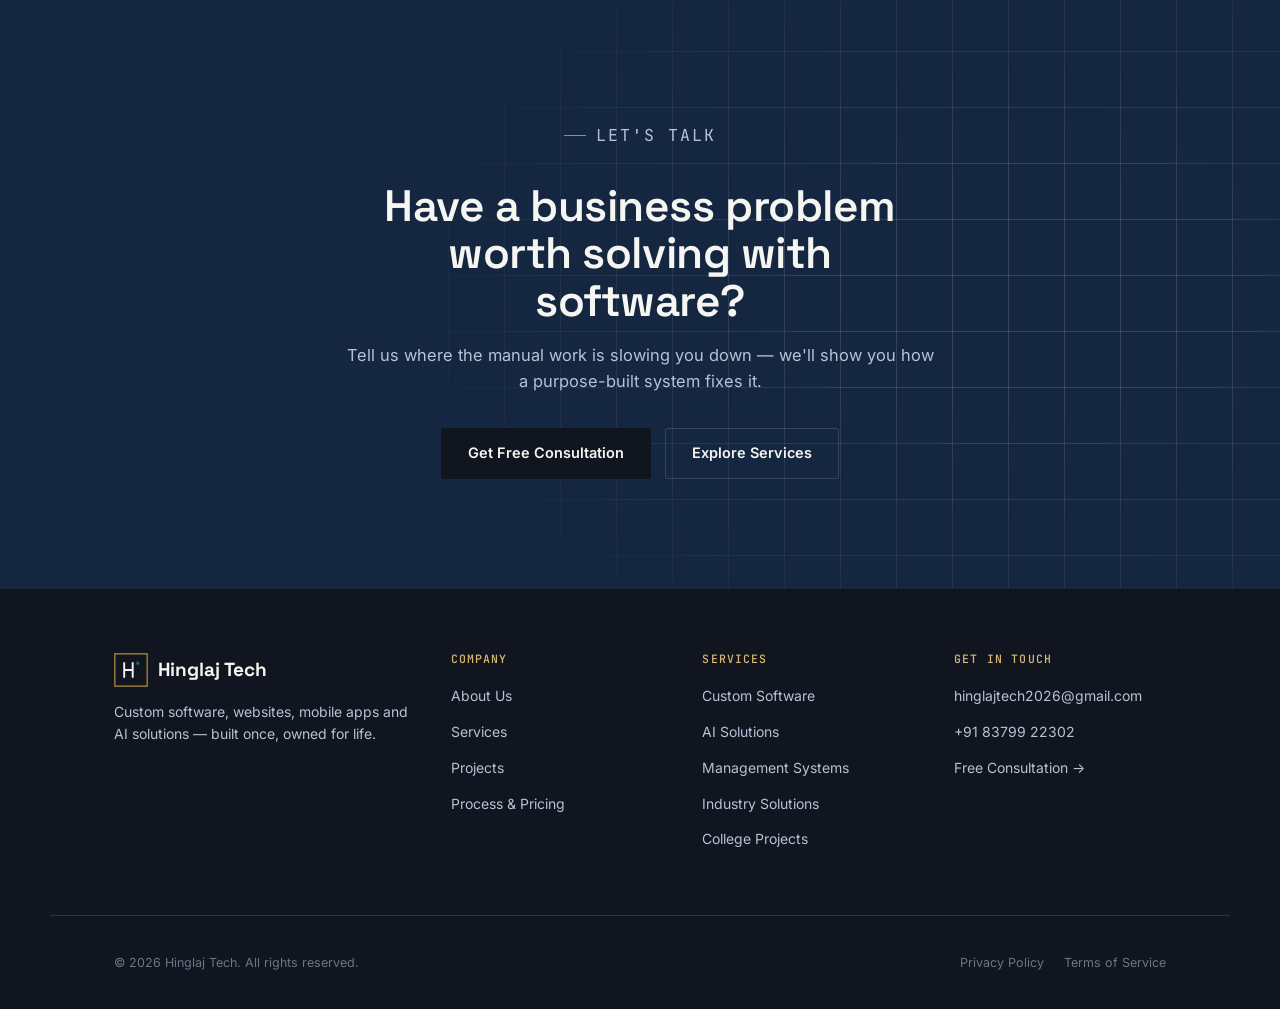
==== commit 8db93b82: "url change" ====
--- a/about.html
+++ b/about.html
@@ -5,13 +5,13 @@
 <meta name="viewport" content="width=device-width, initial-scale=1.0">
 <title>About Us | Hinglaj Tech — Digital Transformation Partner</title>
 <meta name="description" content="Hinglaj Tech helps businesses, schools, hospitals and startups transform ideas into powerful digital products. Learn our mission, vision and approach.">
-<link rel="canonical" href="https://www.hinglajtech.com/about.html">
+<link rel="canonical" href="https://hinglaj-tech.vercel.app/about.html">
 <meta name="robots" content="index, follow">
 <meta name="theme-color" content="#142640">
 <meta property="og:type" content="website">
 <meta property="og:title" content="About Us | Hinglaj Tech">
 <meta property="og:description" content="A digital transformation partner helping businesses automate operations and grow with confidence.">
-<meta property="og:url" content="https://www.hinglajtech.com/about.html">
+<meta property="og:url" content="https://hinglaj-tech.vercel.app/about.html">
 <link rel="icon" type="image/svg+xml" href="assets/img/favicon.svg">
 <link rel="preconnect" href="https://fonts.googleapis.com">
 <link rel="preconnect" href="https://fonts.gstatic.com" crossorigin>
--- a/assets/css/style.css
+++ b/assets/css/style.css
@@ -102,10 +102,13 @@
 /* ============ HEADER / NAV ============ */
 .site-header{
   position:sticky; top:0; z-index:500;
+  border-bottom:1px solid var(--line);
+}
+.site-header::before{
+  content:''; position:absolute; inset:0; z-index:-1;
   background:rgba(245,245,241,0.88);
   backdrop-filter:blur(10px);
   -webkit-backdrop-filter:blur(10px);
-  border-bottom:1px solid var(--line);
 }
 .nav{
   display:flex; align-items:center; justify-content:space-between;
